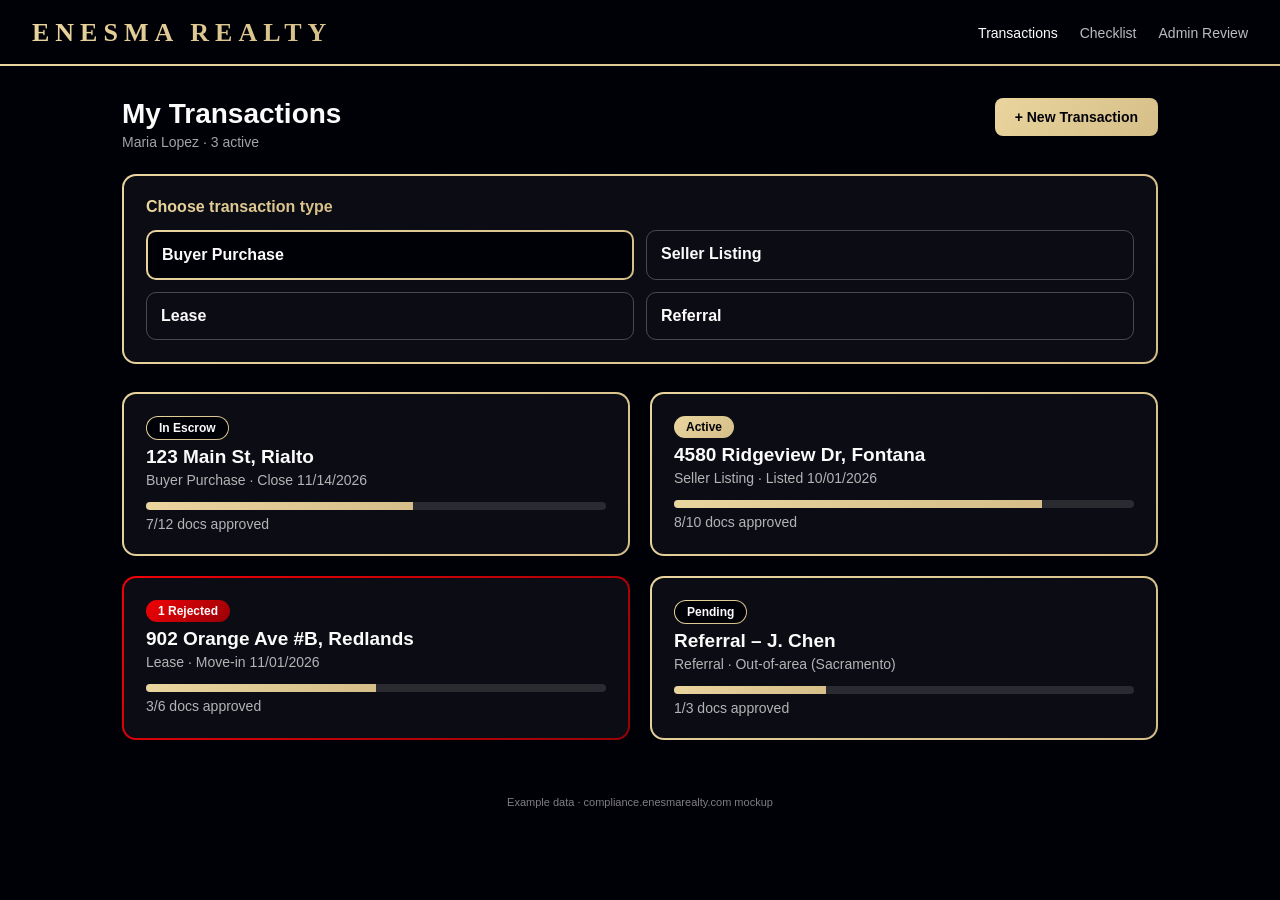
==== index.html @ 28fa784b "Initial compliance mockup site for GitHub Pages" ====
<!DOCTYPE html><html><head><meta charset="utf-8"><meta http-equiv="refresh" content="0; url=agent-dashboard.html"><title>Enesma Compliance</title></head><body><p>Redirecting to <a href="agent-dashboard.html">Agent Dashboard</a>…</p></body></html>
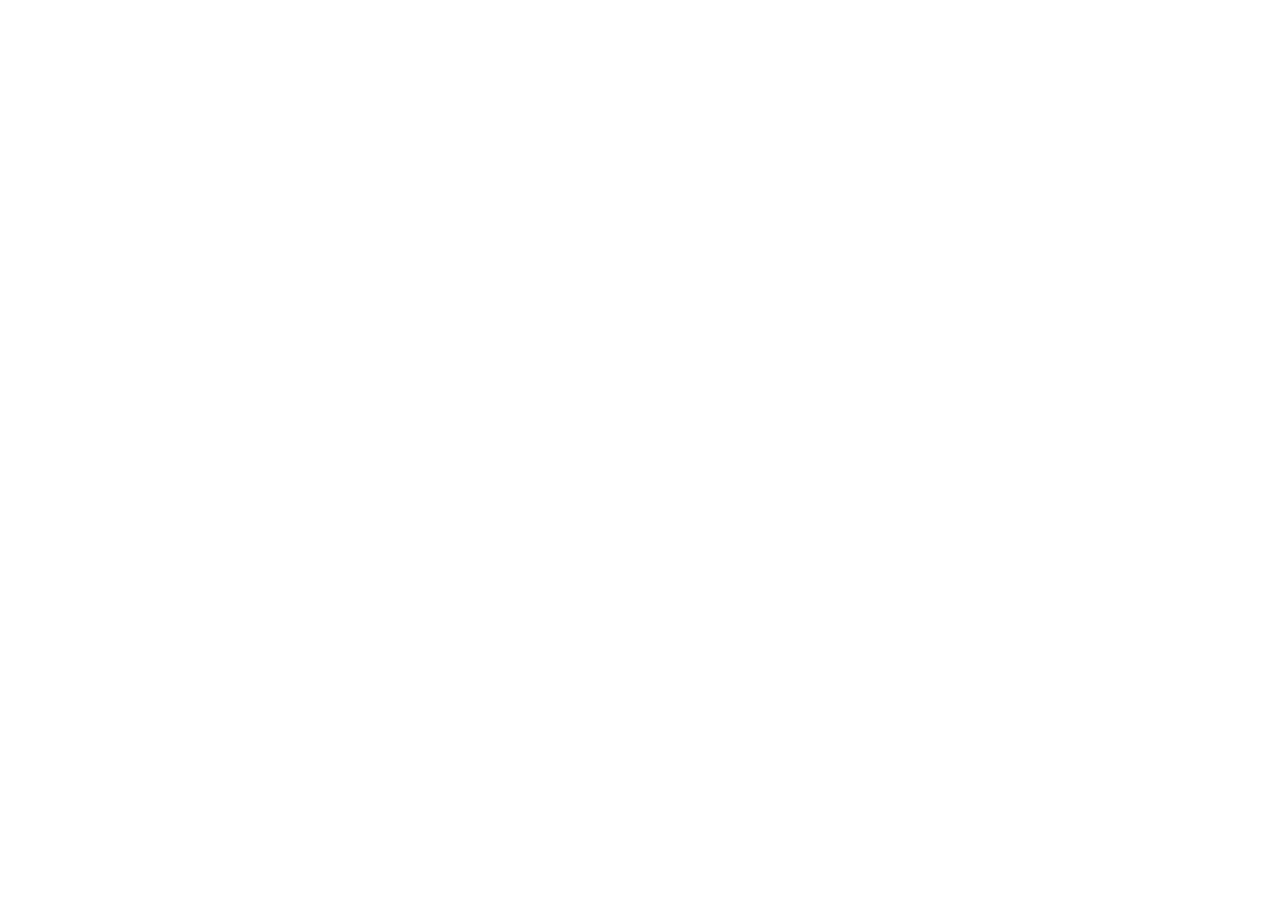
==== commit c573ed04: "Redirect compliance.enesmarealty.com to the Transaction Center" ====
--- a/index.html
+++ b/index.html
@@ -1 +1 @@
-<!DOCTYPE html><html><head><meta charset="utf-8"><meta http-equiv="refresh" content="0; url=agent-dashboard.html"><title>Enesma Compliance</title></head><body><p>Redirecting to <a href="agent-dashboard.html">Agent Dashboard</a>…</p></body></html>
+<!doctype html><html lang="en"><head><meta charset="utf-8"><title>ENESMA Transaction Center</title><meta name="robots" content="noindex"><meta http-equiv="refresh" content="0; url=https://app.enesmarealty.com/transactions/"><link rel="canonical" href="https://app.enesmarealty.com/transactions/"><script>location.replace("https://app.enesmarealty.com/transactions/")</script></head><body style="background:#000007;color:#FBFBFB;font-family:sans-serif"><p>Redirecting to the <a style="color:#EAD59E" href="https://app.enesmarealty.com/transactions/">Transaction Center</a>.</p></body></html>
